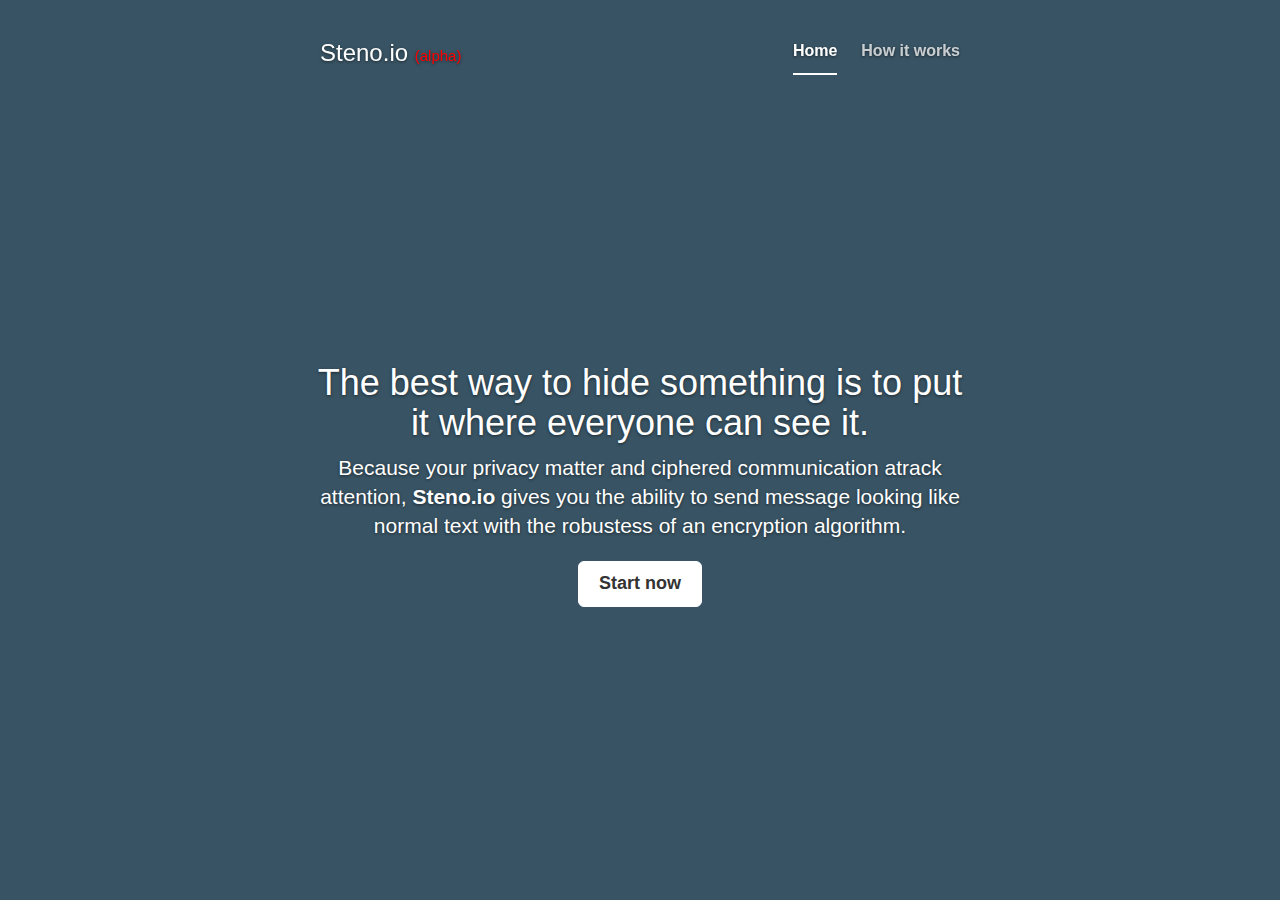
==== index.html @ a85340d0 "initial commit" ====
<!DOCTYPE html>
<html lang="en">
  <head>
    <meta charset="utf-8">
    <meta name="viewport" content="width=device-width, initial-scale=1.0">
    <meta name="description" content="Steno">
    <link rel="shortcut icon" href="../img/favicon.png">

    <title>Steno.io</title>

    <!-- Bootstrap core CSS -->
    <link href="./css/bootstrap.css" rel="stylesheet">

    <!-- Custom styles for this template -->
    <link href="./css/style.css" rel="stylesheet">

    <!-- HTML5 Shim and Respond.js IE8 support of HTML5 elements and media queries -->
    <!-- WARNING: Respond.js doesn't work if you view the page via file:// -->
    <!--[if lt IE 9]>
      <script src="https://oss.maxcdn.com/libs/html5shiv/3.7.0/html5shiv.js"></script>
      <script src="https://oss.maxcdn.com/libs/respond.js/1.4.2/respond.min.js"></script>
    <![endif]-->

  </head>

<body>

    <div class="site-wrapper">

      <div class="site-wrapper-inner">

        <div class="cover-container">

          <div class="masthead clearfix">
            <div class="inner">
              <h3 class="masthead-brand">Steno.io <a class="redBrand">(alpha)</a></h3>
              <ul class="nav masthead-nav">
                <li class="active"><a href="./index.html">Home</a></li>
                <li><a href="./how.html">How it works</a></li>
              </ul>
            </div>
          </div>

          <div id="toHide" class="inner cover">
            <h1 class="cover-heading">The best way to hide something is to put it where everyone can see it.</h1>
            <p class="lead"> Because your privacy matter and ciphered communication atrack attention, <strong>Steno.io</strong> gives you the ability to send message looking like normal text with the robustess of an encryption algorithm.</p>
            <p class="lead">
              <a onclick="showApp()" class="btn btn-lg btn-default">Start now</a>
            </p>
          </div>

            <div id="app" class="inner cover">
            <div class="textinput">
            <textarea rows="4" id="textAera" placeholder="Write down your message..."></textarea>
            </div>
            <div class="input-group">
              <input type="password" id="pwd" class="form-control" placeholder="Chose a password">
              <div id="error"></div>
            </div>
            <div class="boutongroup">
            <button type="button" onclick="decrypt()" class="btn btn-default">
                Decrypt</span>
              </button>
            <button type="button" onclick="encrypt()" class="btn btn-default">
                Encrypt</span>
              </button>
            </div>
            </div>

          <!--<div class="mastfoot">
            <div class="inner">
              <p>Created by </p>
            </div>
          </div>-->

        </div>

      </div>

    </div>


<script src="./js/jquery-2.1.1.min.js"></script>
<script src="./js/bootstrap.min.js"></script>
<script src="./js/sha512.js"></script>
<script src="./js/puzzle.js"></script>
<script src="./js/dico.js"></script>
<script src="./js/navigation.js"></script>
</body>
</html>
---- css/style.css ----
/*
 * Globals
 */

/* Links */
a,
a:focus,
a:hover {
  color: #fff;
}

/* Custom default button */
.btn-default,
.btn-default:hover,
.btn-default:focus {
  color: #333;
  text-shadow: none; /* Prevent inheritence from `body` */
  background-color: #fff;
  border: 1px solid #fff;
}

/*
 * APP
 */

#textAera {

    width: 100%;
    height: 200px;

}

#pwd {
    width: 100%;
    border-radius: 0px;
}

#error {
    color: red;
    margin-top: 50px;
}

.redBrand, .redBrand:hover {

    color: red;
    font-size: 15px;
    text-decoration: none; 
}

#app {

    display: none;
    text-align: center;
    margin-top: 10%;

}

#app .input-group {

    margin: auto;
    margin-bottom: 20px;
    width: 90%;
}

#app .textinput {

    margin: auto;
    margin-bottom: 20px;
    width: 90%;
    color: black;

}

#app .boutongroup button {

    margin: 20px;

}

/*
 * How
 */

@media (min-width: 768px) {
  .cover-container {
    padding-top: 70px;
   }

    .how {
        font-size: 17px;
    }

}

.how {
    float: right;
    width: 80%;
    text-align: justify; 
}

.coverHow {
    display: inline-block;
    margin-bottom: 20px;
}

.illustration {
    float: left;
    width: 20%;
    text-align: left;
}

.right .how {

    float: left;

}

.right .illustration {
    float: right;
    text-align: right;
}

/*
 * Base structure
 */

html,
body {
  height: 100%;
  background-color: #385363;
}
body {
  color: #fff;
  text-align: center;
  text-shadow: 0 1px 3px rgba(0,0,0,.5);
 /* box-shadow: inset 0 0 100px rgba(0,0,0,.5); */
}

/* Extra markup and styles for table-esque vertical and horizontal centering */
.site-wrapper {
  display: table;
  width: 100%;
  height: 100%; /* For at least Firefox */
  min-height: 100%;
}
.site-wrapper-inner {
  display: table-cell;
  vertical-align: top;
}
.cover-container {
  margin-right: auto;
  margin-left: auto;
}

/* Padding for spacing */
.inner {
  padding: 30px;
}


/*
 * Header
 */
.masthead-brand {
  margin-top: 10px;
  margin-bottom: 10px;
}

.masthead-nav > li {
  display: inline-block;
}
.masthead-nav > li + li {
  margin-left: 20px;
}
.masthead-nav > li > a {
  padding-right: 0;
  padding-left: 0;
  font-size: 16px;
  font-weight: bold;
  color: #fff; /* IE8 proofing */
  color: rgba(255,255,255,.75);
  border-bottom: 2px solid transparent;
}
.masthead-nav > li > a:hover,
.masthead-nav > li > a:focus {
  background-color: transparent;
  border-bottom-color: rgba(255,255,255,.25);
}
.masthead-nav > .active > a,
.masthead-nav > .active > a:hover,
.masthead-nav > .active > a:focus {
  color: #fff;
  border-bottom-color: #fff;
}

@media (min-width: 768px) {
  .masthead-brand {
    float: left;
  }
  .masthead-nav {
    float: right;
  }
}


/*
 * Cover
 */

.cover {
  padding: 0 20px;
}
.cover .btn-lg {
  padding: 10px 20px;
  font-weight: bold;
}


/*
 * Footer
 */

.mastfoot {
  color: #999; /* IE8 proofing */
  color: rgba(255,255,255,.5);
}


/*
 * Affix and center
 */

@media (min-width: 768px) {
  /* Pull out the header and footer */
  .masthead {
    position: fixed;
    top: 0;
  }
  .mastfoot {
    position: fixed;
    bottom: 0;
  }
  /* Start the vertical centering */
  .site-wrapper-inner {
    vertical-align: middle;
  }
  /* Handle the widths */
  .masthead,
  .mastfoot,
  .cover-container {
    width: 100%; /* Must be percentage or pixels for horizontal alignment */
  }
}

@media (min-width: 992px) {
  .masthead,
  .mastfoot,
  .cover-container {
    width: 700px;
  }
}
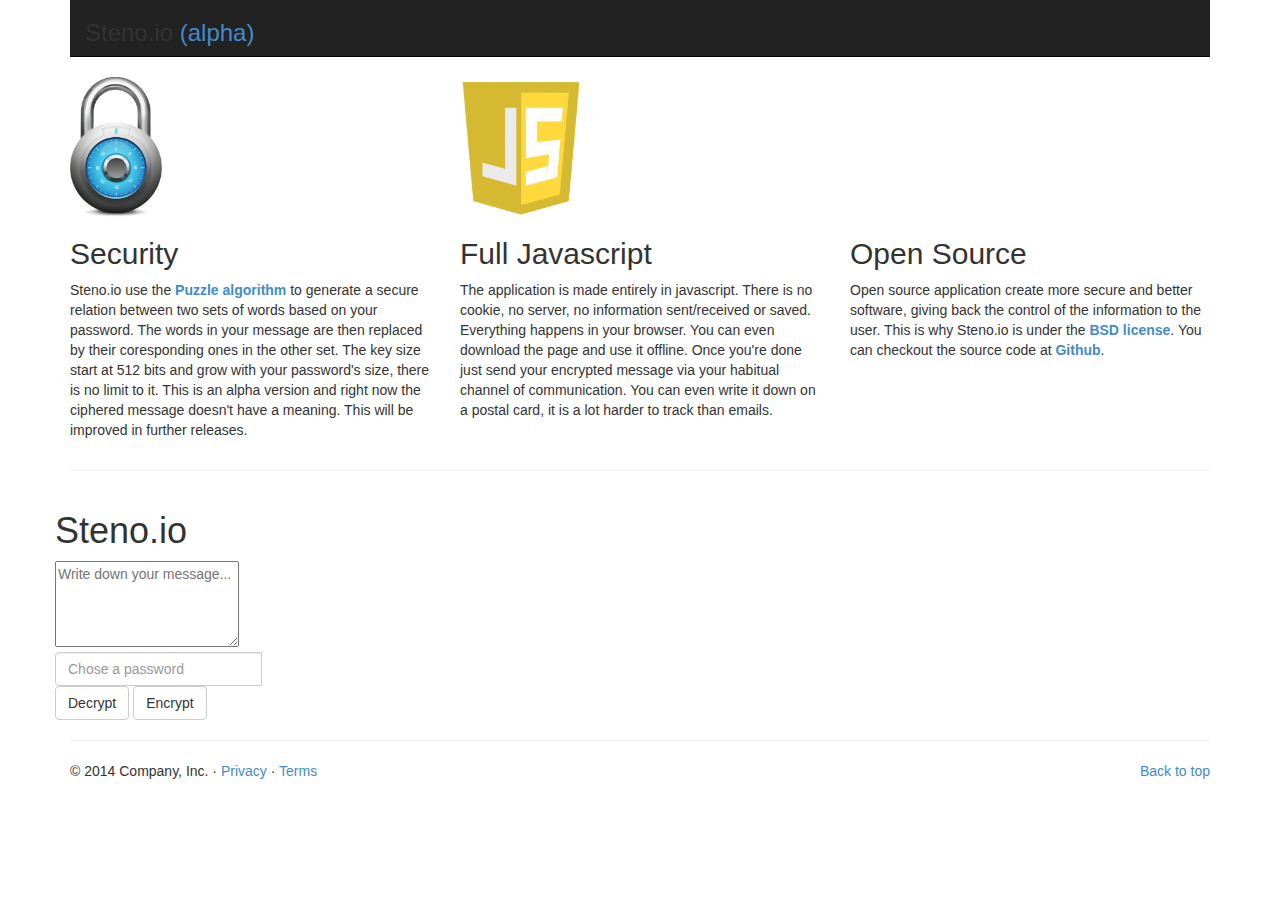
==== commit efcca5b5: "title" ====
--- a/index.html
+++ b/index.html
@@ -2,53 +2,126 @@
 <html lang="en">
   <head>
     <meta charset="utf-8">
-    <meta name="viewport" content="width=device-width, initial-scale=1.0">
-    <meta name="description" content="Steno">
-    <link rel="shortcut icon" href="../img/favicon.png">
+    <meta http-equiv="X-UA-Compatible" content="IE=edge">
+    <meta name="viewport" content="width=device-width, initial-scale=1">
+    <meta name="description" content="">
+    <meta name="author" content="">
+    <link rel="icon" href="../../favicon.ico">
 
-    <title>Steno.io</title>
+    <title>Steno.io - Steganography web application</title>
 
     <!-- Bootstrap core CSS -->
-    <link href="./css/bootstrap.css" rel="stylesheet">
+    <link href="./css/bootstrap.min.css" rel="stylesheet">
+
+    <!-- Just for debugging purposes. Don't actually copy these 2 lines! -->
+    <!--[if lt IE 9]><script src="./js/ie8-responsive-file-warning.js"></script><![endif]-->
+    <script src="./js/ie-emulation-modes-warning.js"></script>
+
+    <!-- IE10 viewport hack for Surface/desktop Windows 8 bug -->
+    <script src="./js/ie10-viewport-bug-workaround.js"></script>
+
+    <!-- HTML5 shim and Respond.js IE8 support of HTML5 elements and media queries -->
+    <!--[if lt IE 9]>
+      <script src="https://oss.maxcdn.com/html5shiv/3.7.2/html5shiv.min.js"></script>
+      <script src="https://oss.maxcdn.com/respond/1.4.2/respond.min.js"></script>
+    <![endif]-->
 
     <!-- Custom styles for this template -->
-    <link href="./css/style.css" rel="stylesheet">
+    <link href="./css/carousel.css" rel="stylesheet">
+  </head>
+<!-- NAVBAR
+================================================== -->
+  <body>
+    <div class="navbar-wrapper">
+      <div class="container">
 
-    <!-- HTML5 Shim and Respond.js IE8 support of HTML5 elements and media queries -->
-    <!-- WARNING: Respond.js doesn't work if you view the page via file:// -->
-    <!--[if lt IE 9]>
-      <script src="https://oss.maxcdn.com/libs/html5shiv/3.7.0/html5shiv.js"></script>
-      <script src="https://oss.maxcdn.com/libs/respond.js/1.4.2/respond.min.js"></script>
-    <![endif]-->
-
-  </head>
-
-<body>
-
-    <div class="site-wrapper">
-
-      <div class="site-wrapper-inner">
-
-        <div class="cover-container">
-
-          <div class="masthead clearfix">
-            <div class="inner">
-              <h3 class="masthead-brand">Steno.io <a class="redBrand">(alpha)</a></h3>
-              <ul class="nav masthead-nav">
-                <li class="active"><a href="./index.html">Home</a></li>
-                <li><a href="./how.html">How it works</a></li>
+        <div class="navbar navbar-inverse navbar-static-top" role="navigation">
+          <div class="container">
+            <div class="navbar-header">
+             <!-- <button type="button" class="navbar-toggle" data-toggle="collapse" data-target=".navbar-collapse">
+                <span class="sr-only">Toggle navigation</span>
+                <span class="icon-bar"></span>
+                <span class="icon-bar"></span>
+                <span class="icon-bar"></span>
+              </button>-->
+              <h3 class="brand">Steno.io <a class="redBrand">(alpha)</a></h3>
+            </div>
+            <div class="navbar-collapse collapse">
+              <ul class="nav navbar-nav">
+                <!--
+                <li class="active"><a href="#">Home</a></li>
+                <li><a href="#about">About</a></li>
+                <li><a href="#contact">Contact</a></li>
+                <li class="dropdown">
+                  <a href="#" class="dropdown-toggle" data-toggle="dropdown">Dropdown <span class="caret"></span></a>
+                  <ul class="dropdown-menu" role="menu">
+                    <li><a href="#">Action</a></li>
+                    <li><a href="#">Another action</a></li>
+                    <li><a href="#">Something else here</a></li>
+                    <li class="divider"></li>
+                    <li class="dropdown-header">Nav header</li>
+                    <li><a href="#">Separated link</a></li>
+                    <li><a href="#">One more separated link</a></li>
+                    -->
+                  </ul>
+                </li>
               </ul>
             </div>
           </div>
+        </div>
 
-          <div id="toHide" class="inner cover">
-            <h1 class="cover-heading">The best way to hide something is to put it where everyone can see it.</h1>
-            <p class="lead"> Because your privacy matter and ciphered communication atrack attention, <strong>Steno.io</strong> gives you the ability to send message looking like normal text with the robustess of an encryption algorithm.</p>
-            <p class="lead">
-              <a onclick="showApp()" class="btn btn-lg btn-default">Start now</a>
-            </p>
+      </div>
+    </div>
+
+
+    <!-- Carousel
+    ================================================== -->
+    <div id="myCarousel" class="carousel slide" data-ride="carousel">
+      <!-- Indicators -->
+      <div class="carousel-inner">
+        <div class="item active">
+          <div class="container">
+            <div class="carousel-caption">
+            <h1>The best way to hide something is to put it where everyone can see it.</h1>
+            <p>Electronic encrypted communication attract attention. Because your privacy matter, <strong>Steno.io</strong> gives you the ability to send messages looking like normal text with the robustness of an encryption algorithm.</p>
+              <p><a href="#steno" class="btn btn-lg btn-default">Start now</a></p>
+            </div>
           </div>
+        </div>
+      </div>
+    </div><!-- /.carousel -->
 
+
+
+    <!-- Marketing messaging and featurettes
+    ================================================== -->
+    <!-- Wrap the rest of the page in another container to center all the content. -->
+
+    <div class="container marketing">
+
+      <!-- Three columns of text below the carousel -->
+      <div class="row">
+        <div class="col-lg-4">
+          <img src="./img/padlock.png" alt="Generic placeholder image" style="height: 140px;">
+          <h2>Security</h2>
+            <p class="info">Steno.io use the <strong><a href="http://eprint.iacr.org/2013/551">Puzzle algorithm</a></strong> to generate a secure relation between two sets of words based on your password. The words in your message are then replaced by their coresponding ones in the other set. The key size start at 512 bits and grow with your password's size, there is no limit to it. This is an alpha version and right now the ciphered message doesn't have a meaning. This will be improved in further releases.</p>
+        </div><!-- /.col-lg-4 -->
+        <div class="col-lg-4">
+          <img src="./img/js.png" alt="Generic placeholder image" style="height: 140px;">
+          <h2>Full Javascript</h2>
+            <p class="info">The application is made entirely in javascript. There is no cookie, no server, no information sent/received or saved. Everything happens in your browser. You can even download the page and use it offline. Once you're done just send your encrypted message via your habitual channel of communication. You can even write it down on a postal card, it is a lot harder to track than emails.</p>
+        </div><!-- /.col-lg-4 -->
+        <div class="col-lg-4">
+          <img src="./img/github.png" alt="Generic placeholder image" style="height: 140px;">
+          <h2>Open Source</h2>
+            <p class="info">Open source application create more secure and better software, giving back the control of the information to the user. This is why Steno.io is under the <strong><a href="http://choosealicense.com/licenses/bsd-3-clause/">BSD license</a></strong>. You can checkout the source code at <strong><a href="https://github.com/alvarezgregory/steno">Github</a></strong>.</p>
+        </div><!-- /.col-lg-4 -->
+      </div><!-- /.row -->
+
+      <hr class="featurette-divider">
+
+      <div class="row featurette" id="steno">
+            <h1>Steno.io</h1>
             <div id="app" class="inner cover">
             <div class="textinput">
             <textarea rows="4" id="textAera" placeholder="Write down your message..."></textarea>
@@ -66,25 +139,26 @@
               </button>
             </div>
             </div>
-
-          <!--<div class="mastfoot">
-            <div class="inner">
-              <p>Created by </p>
-            </div>
-          </div>-->
-
-        </div>
-
       </div>
 
-    </div>
+      <hr class="featurette-divider">
+
+      <!-- FOOTER -->
+      <footer>
+        <p class="pull-right"><a href="#">Back to top</a></p>
+        <p>&copy; 2014 Company, Inc. &middot; <a href="#">Privacy</a> &middot; <a href="#">Terms</a></p>
+      </footer>
+
+    </div><!-- /.container -->
 
 
-<script src="./js/jquery-2.1.1.min.js"></script>
-<script src="./js/bootstrap.min.js"></script>
-<script src="./js/sha512.js"></script>
-<script src="./js/puzzle.js"></script>
-<script src="./js/dico.js"></script>
-<script src="./js/navigation.js"></script>
-</body>
+    <!-- Bootstrap core JavaScript
+    ================================================== -->
+    <!-- Placed at the end of the document so the pages load faster -->
+    <script src="./js/jquery-2.1.1.min.js"></script>
+    <script src="./js/bootstrap.min.js"></script>
+    <script src="./js/sha512.js"></script>
+    <script src="./js/puzzle.js"></script>
+    <script src="./js/dico.js"></script>
+  </body>
 </html>
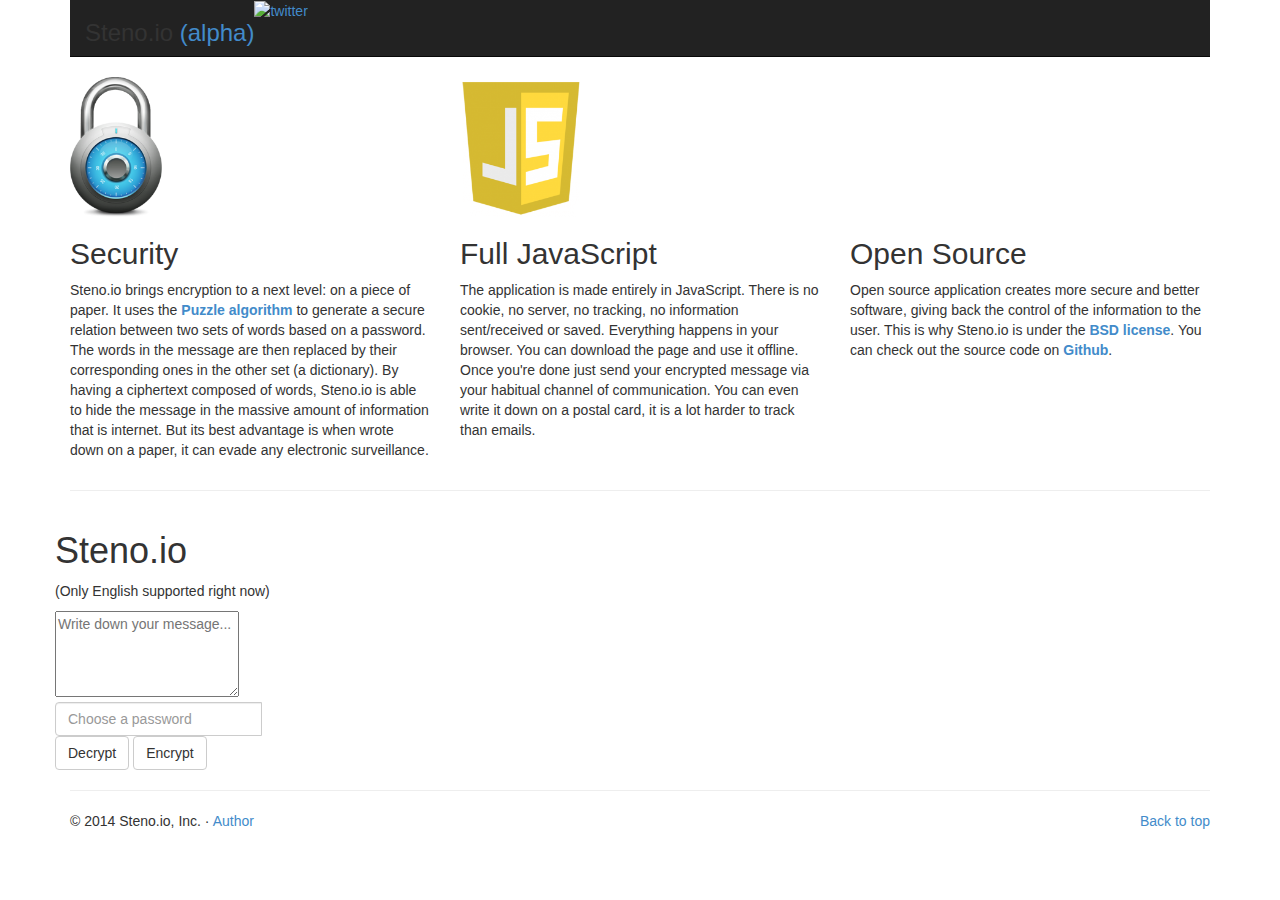
==== commit d77870f6: "footer" ====
--- a/index.html
+++ b/index.html
@@ -4,9 +4,9 @@
     <meta charset="utf-8">
     <meta http-equiv="X-UA-Compatible" content="IE=edge">
     <meta name="viewport" content="width=device-width, initial-scale=1">
-    <meta name="description" content="">
-    <meta name="author" content="">
-    <link rel="icon" href="../../favicon.ico">
+    <meta name="description" content="Electronic encrypted communication attracts attention. Because our privacy matter, Steno.io gives us the ability to send messages looking like normal text with the robustness of an encryption algorithm.">
+    <meta name="author" content="Gregory Alvarez">
+    <link rel="icon" href="./img/favicon.png">
 
     <title>Steno.io - Steganography web application</title>
 
@@ -44,25 +44,12 @@
                 <span class="icon-bar"></span>
                 <span class="icon-bar"></span>
               </button>-->
-              <h3 class="brand">Steno.io <a class="redBrand">(alpha)</a></h3>
+              <h3 class="brand">Steno.io <a class="redBrand">(alpha)</a> <div class="twitter visible-xs"><a href="http://twitter.com/stenoio"><img src="./img/twitter.png" alt="twitter" /></a></div></h3>
+            
             </div>
+            <div class="twitter hidden-xs"><a href="http://twitter.com/stenoio"><img src="./img/twitter.png" alt="twitter" /></a></div>
             <div class="navbar-collapse collapse">
               <ul class="nav navbar-nav">
-                <!--
-                <li class="active"><a href="#">Home</a></li>
-                <li><a href="#about">About</a></li>
-                <li><a href="#contact">Contact</a></li>
-                <li class="dropdown">
-                  <a href="#" class="dropdown-toggle" data-toggle="dropdown">Dropdown <span class="caret"></span></a>
-                  <ul class="dropdown-menu" role="menu">
-                    <li><a href="#">Action</a></li>
-                    <li><a href="#">Another action</a></li>
-                    <li><a href="#">Something else here</a></li>
-                    <li class="divider"></li>
-                    <li class="dropdown-header">Nav header</li>
-                    <li><a href="#">Separated link</a></li>
-                    <li><a href="#">One more separated link</a></li>
-                    -->
                   </ul>
                 </li>
               </ul>
@@ -82,8 +69,8 @@
         <div class="item active">
           <div class="container">
             <div class="carousel-caption">
-            <h1>The best way to hide something is to put it where everyone can see it.</h1>
-            <p>Electronic encrypted communication attract attention. Because your privacy matter, <strong>Steno.io</strong> gives you the ability to send messages looking like normal text with the robustness of an encryption algorithm.</p>
+            <h1>“Sometimes it's best to hide in plain sight.”</h1>
+            <p>Electronic encrypted communication attracts attention. Because our privacy matter, <strong>Steno.io</strong> gives us the ability to send messages looking like normal text with the robustness of an encryption algorithm.</p>
               <p><a href="#steno" class="btn btn-lg btn-default">Start now</a></p>
             </div>
           </div>
@@ -104,17 +91,17 @@
         <div class="col-lg-4">
           <img src="./img/padlock.png" alt="Generic placeholder image" style="height: 140px;">
           <h2>Security</h2>
-            <p class="info">Steno.io use the <strong><a href="http://eprint.iacr.org/2013/551">Puzzle algorithm</a></strong> to generate a secure relation between two sets of words based on your password. The words in your message are then replaced by their coresponding ones in the other set. The key size start at 512 bits and grow with your password's size, there is no limit to it. This is an alpha version and right now the ciphered message doesn't have a meaning. This will be improved in further releases.</p>
+            <p class="info">Steno.io brings encryption to a next level: on a piece of paper. It uses the <strong><a href="http://eprint.iacr.org/2013/551">Puzzle algorithm</a></strong> to generate a secure relation between two sets of words based on a password. The words in the message are then replaced by their corresponding ones in the other set (a dictionary). By having a ciphertext composed of words, Steno.io is able to hide the message in the massive amount of information that is internet. But its best advantage is when wrote down on a paper, it can evade any electronic surveillance.</p>
         </div><!-- /.col-lg-4 -->
         <div class="col-lg-4">
           <img src="./img/js.png" alt="Generic placeholder image" style="height: 140px;">
-          <h2>Full Javascript</h2>
-            <p class="info">The application is made entirely in javascript. There is no cookie, no server, no information sent/received or saved. Everything happens in your browser. You can even download the page and use it offline. Once you're done just send your encrypted message via your habitual channel of communication. You can even write it down on a postal card, it is a lot harder to track than emails.</p>
+          <h2>Full JavaScript</h2>
+            <p class="info">The application is made entirely in JavaScript. There is no cookie, no server, no tracking, no information sent/received or saved. Everything happens in your browser. You can download the page and use it offline. Once you're done just send your encrypted message via your habitual channel of communication. You can even write it down on a postal card, it is a lot harder to track than emails. </p>
         </div><!-- /.col-lg-4 -->
         <div class="col-lg-4">
           <img src="./img/github.png" alt="Generic placeholder image" style="height: 140px;">
           <h2>Open Source</h2>
-            <p class="info">Open source application create more secure and better software, giving back the control of the information to the user. This is why Steno.io is under the <strong><a href="http://choosealicense.com/licenses/bsd-3-clause/">BSD license</a></strong>. You can checkout the source code at <strong><a href="https://github.com/alvarezgregory/steno">Github</a></strong>.</p>
+            <p class="info">Open source application creates more secure and better software, giving back the control of the information to the user. This is why Steno.io is under the <strong><a href="http://choosealicense.com/licenses/bsd-3-clause/">BSD license</a></strong>. You can check out the source code on <strong><a href="https://github.com/alvarezgregory/steno">Github</a></strong>.</p>
         </div><!-- /.col-lg-4 -->
       </div><!-- /.row -->
 
@@ -122,12 +109,13 @@
 
       <div class="row featurette" id="steno">
             <h1>Steno.io</h1>
+            <p>(Only English supported right now)</p>
             <div id="app" class="inner cover">
             <div class="textinput">
             <textarea rows="4" id="textAera" placeholder="Write down your message..."></textarea>
             </div>
             <div class="input-group">
-              <input type="password" id="pwd" class="form-control" placeholder="Chose a password">
+              <input type="password" id="pwd" class="form-control" placeholder="Choose a password">
               <div id="error"></div>
             </div>
             <div class="boutongroup">
@@ -146,7 +134,7 @@
       <!-- FOOTER -->
       <footer>
         <p class="pull-right"><a href="#">Back to top</a></p>
-        <p>&copy; 2014 Company, Inc. &middot; <a href="#">Privacy</a> &middot; <a href="#">Terms</a></p>
+        <p>&copy; 2014 Steno.io, Inc. &middot; <a href="http://gregoryalvarez.com">Author</a></p>
       </footer>
 
     </div><!-- /.container -->
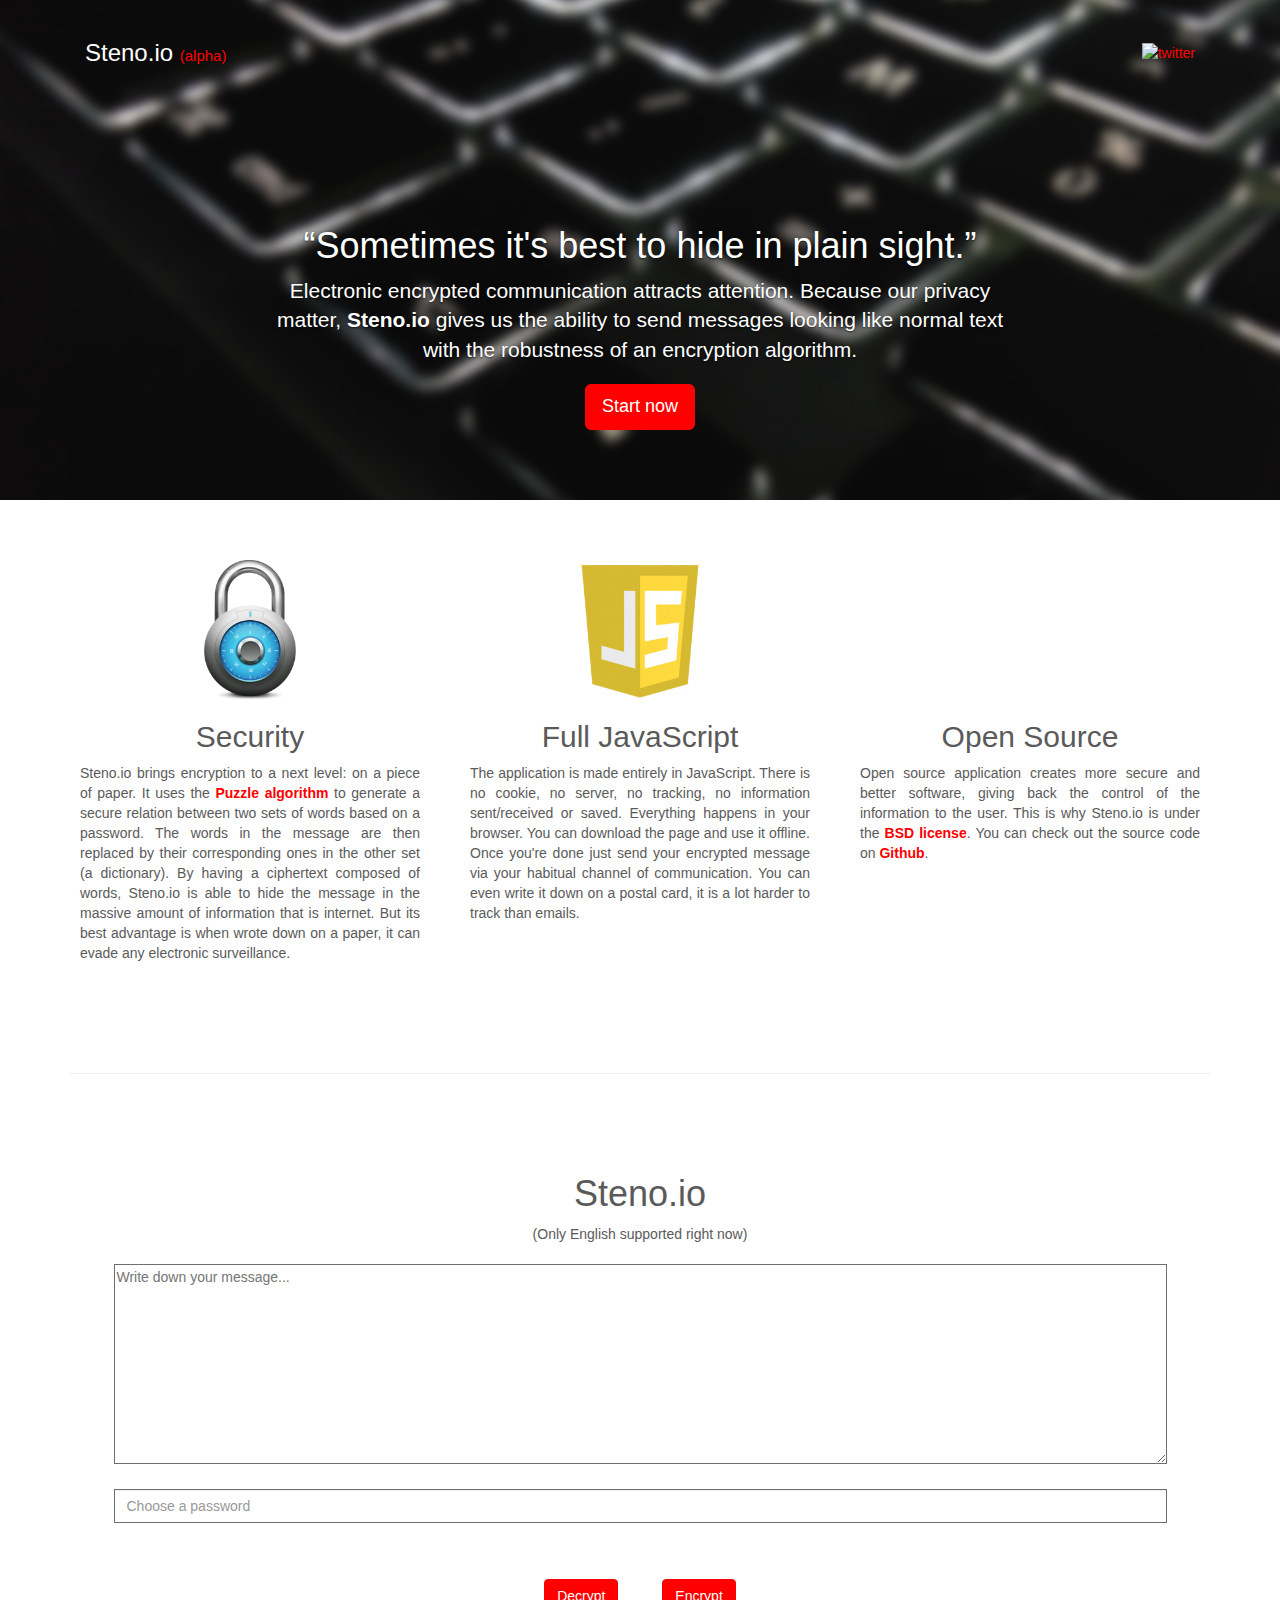
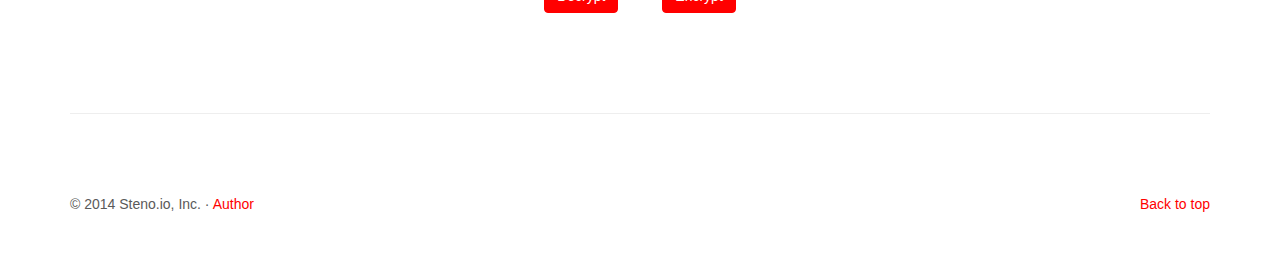
==== commit 95b4f24a: "proceed with word not in dico" ====
--- a/index.html
+++ b/index.html
@@ -126,6 +126,14 @@
                 Encrypt</span>
               </button>
             </div>
+            <div class="boutongroupsure">
+            <button type="button" onclick="decryptSure()" class="btn btn-default">
+                No</span>
+              </button>
+            <button type="button" onclick="encryptSure()" class="btn btn-default">
+                Yes</span>
+              </button>
+            </div>
             </div>
       </div>
 
--- a/css/carousel.css
+++ b/css/carousel.css
@@ -0,0 +1,276 @@
+/* GLOBAL STYLES
+-------------------------------------------------- */
+/* Padding below the footer and lighter body text */
+
+body {
+  padding-bottom: 40px;
+  color: #5a5a5a;
+    background-image:url(../img/white.png);
+}
+
+
+
+/* CUSTOMIZE THE NAVBAR
+-------------------------------------------------- */
+
+/* Special class on .container surrounding .navbar, used for positioning it into place. */
+.navbar-wrapper {
+  position: absolute;
+  top: 0;
+  right: 0;
+  left: 0;
+  z-index: 20;
+}
+
+/* Flip around the padding for proper display in narrow viewports */
+.navbar-wrapper > .container {
+  padding-right: 0;
+  padding-left: 0;
+}
+.navbar-wrapper .navbar {
+  padding-right: 15px;
+  padding-left: 15px;
+}
+.navbar-wrapper .navbar .container {
+  width: auto;
+}
+
+
+/* CUSTOMIZE THE CAROUSEL
+-------------------------------------------------- */
+
+/* Carousel base class */
+.carousel {
+  height: 500px;
+  margin-bottom: 60px;
+}
+/* Since positioning the image, we need to help out the caption */
+.carousel-caption {
+  z-index: 10;
+}
+
+/* Declare heights because of positioning of img element */
+.carousel .item {
+  height: 500px;
+  background-color: #777;
+}
+.carousel-inner > .item  {
+    background:url('../img/background.jpg') no-repeat center center;
+
+    /* Ensure the html element always takes up the full height of the browser window */
+    min-height:100%;
+
+    /* The Magic */
+    background-size:cover;
+}
+
+
+
+/* MARKETING CONTENT
+-------------------------------------------------- */
+
+/* Center align the text within the three columns below the carousel */
+.marketing .col-lg-4 {
+  margin-bottom: 20px;
+  text-align: center;
+}
+.marketing h2 {
+  font-weight: normal;
+}
+.marketing .col-lg-4 p {
+  margin-right: 10px;
+  margin-left: 10px;
+}
+
+
+/* Featurettes
+------------------------- */
+
+.featurette-divider {
+  margin: 80px 0; /* Space out the Bootstrap <hr> more */
+}
+
+/* Thin out the marketing headings */
+.featurette-heading {
+  font-weight: 300;
+  line-height: 1;
+  letter-spacing: -1px;
+}
+
+
+
+/* RESPONSIVE CSS
+-------------------------------------------------- */
+
+@media (min-width: 768px) {
+
+  /* Navbar positioning foo */
+  .navbar-wrapper {
+    margin-top: 20px;
+  }
+  .navbar-wrapper .container {
+    padding-right: 15px;
+    padding-left: 15px;
+  }
+  .navbar-wrapper .navbar {
+    padding-right: 0;
+    padding-left: 0;
+  }
+
+  /* The navbar becomes detached from the top, so we round the corners */
+  .navbar-wrapper .navbar {
+    border-radius: 4px;
+  }
+
+  /* Bump up size of carousel content */
+  .carousel-caption p {
+    margin-bottom: 20px;
+    font-size: 21px;
+    line-height: 1.4;
+  }
+
+  .featurette-heading {
+    font-size: 50px;
+  }
+}
+
+@media (min-width: 992px) {
+  .featurette-heading {
+    margin-top: 120px;
+  }
+}
+
+/* CUSTOM CSS STENO.IO
+-------------------------------------------------- */
+
+.navbar-inverse {
+    background-color: initial;
+    border-color: initial;
+    border-style: none;
+}
+
+.brand {
+    color: white;
+}
+
+.brand a {
+    font-size: 15px;
+    text-decoration: none;
+    color: red;
+}
+
+.info {
+    text-align: justify; 
+}
+
+a, a:hover, a:visited, a:active {
+    color: red;
+}
+
+.carousel-caption a {
+    color: white;
+}
+
+.btn {
+    color: #fff;
+    background-color: red;
+    border-color: red;
+}
+
+.featurette {
+    text-align: center;
+} 
+
+#textAera {
+
+    width: 100%;
+    height: 200px;
+
+}
+
+#pwd {
+    width: 100%;
+    border-radius: 0px;
+}
+
+#error {
+    color: red;
+    margin-top: 50px;
+}
+
+#app {
+
+    text-align: center;
+    margin-top: 20px;
+
+}
+
+#app .input-group {
+
+    margin: auto;
+    margin-bottom: 20px;
+    width: 90%;
+}
+
+#app .textinput {
+
+    margin: auto;
+    margin-bottom: 20px;
+    width: 90%;
+    color: black;
+
+}
+
+#app .boutongroup button {
+
+    margin: 20px;
+
+}
+
+#app .boutongroupsure button {
+
+    margin: 20px;
+}
+
+#app .boutongroupsure {
+
+    display: none;
+}
+
+#pwd {
+    border-color: #706E6E;
+}
+
+#textAera {
+    border-color: #706E6E;
+}
+
+#textAera:focus, #pwd:focus, textarea:focus, input[type="text"]:focus, input[type="password"]:focus, input[type="datetime"]:focus, input[type="datetime-local"]:focus, input[type="date"]:focus, input[type="month"]:focus, input[type="time"]:focus, input[type="week"]:focus, input[type="number"]:focus, input[type="email"]:focus, input[type="url"]:focus, input[type="search"]:focus, input[type="tel"]:focus, input[type="color"]:focus, .uneditable-input:focus {   
+border-color: rgba(231, 38, 37, 0.8);
+box-shadow: 0 1px 1px rgba(0, 0, 0, 0.075) inset, 0 0 8px rgba(231, 38, 37, 0.6);
+outline: 0 none;}
+
+.featurette-heading {
+    margin-top:0px;
+    margin-bottom: 20px;
+}
+
+.featurette-heading, .lead {
+    text-align: left;
+}
+
+.author {
+    font-size:12px;
+}
+
+.twitter {
+    float: right;
+}
+
+@media (min-width: 768px) {
+
+    .twitter {
+       margin-top: 22px;
+    }
+
+}
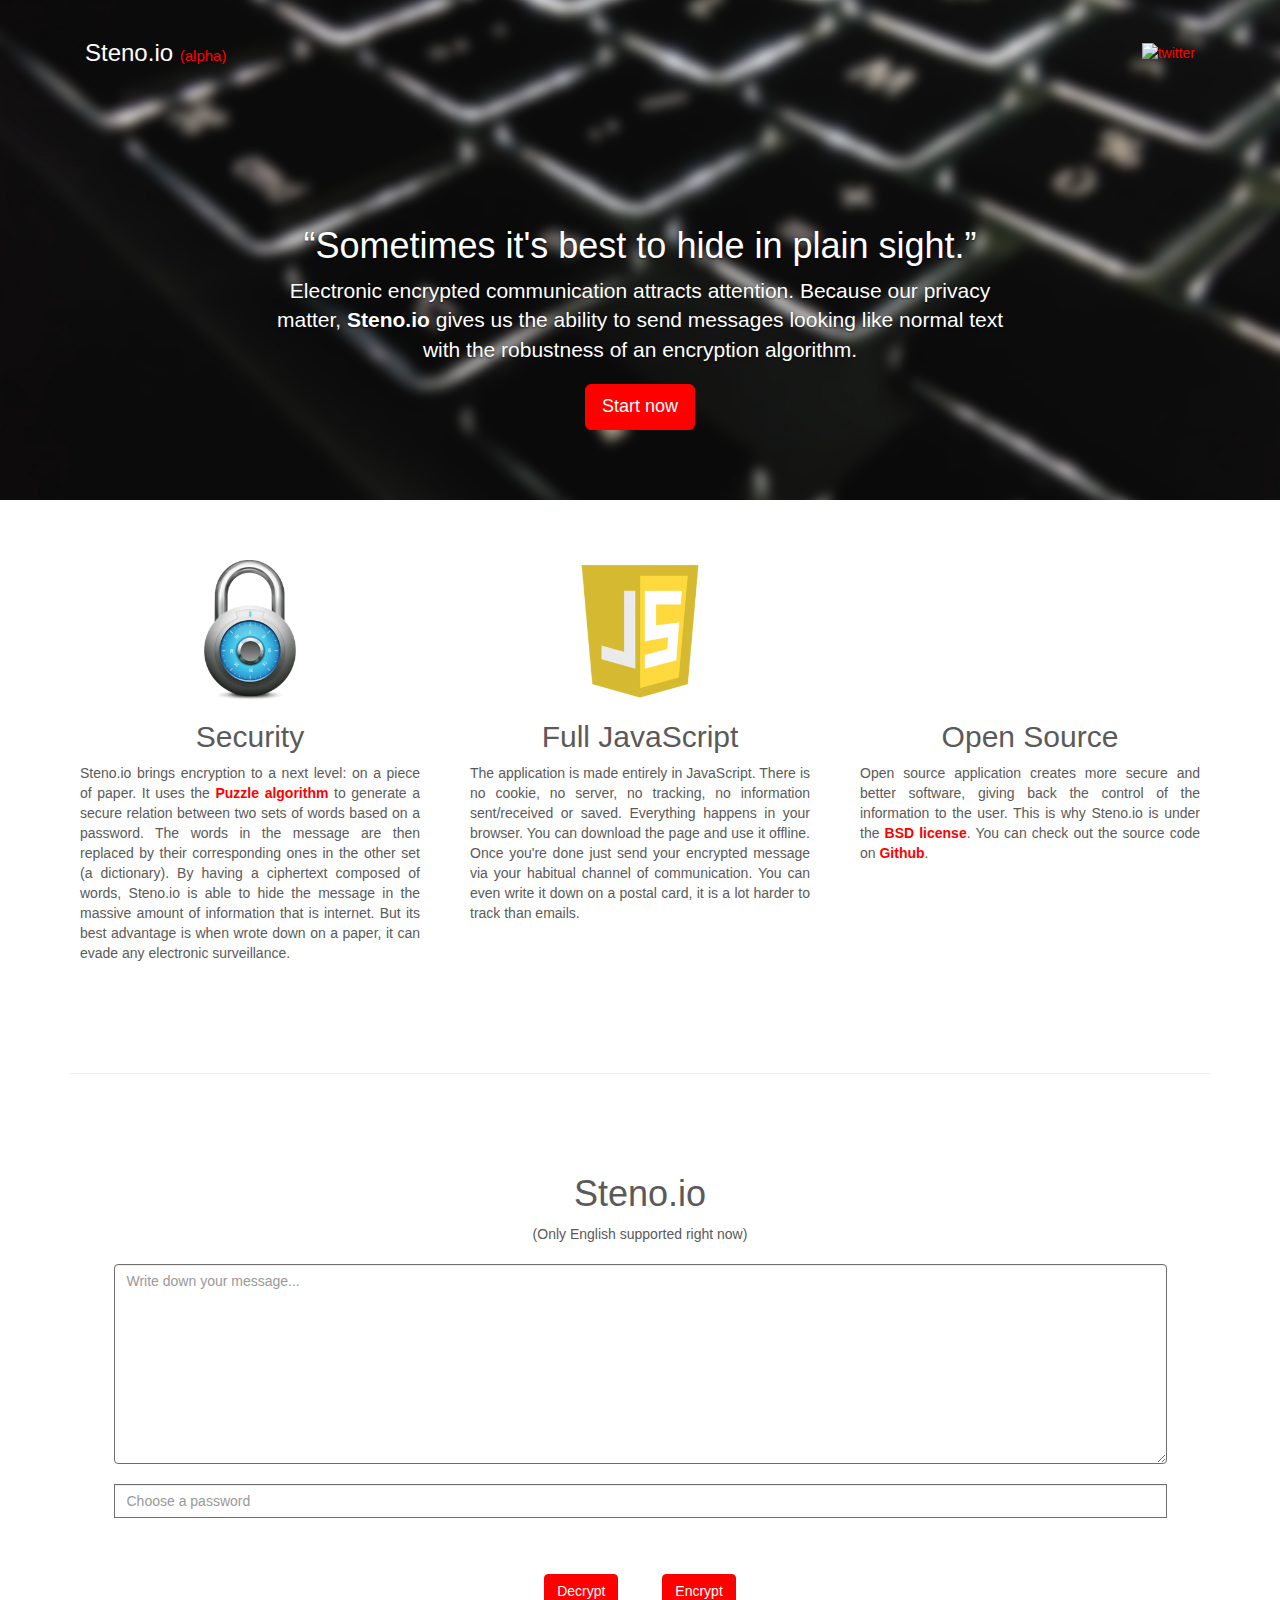
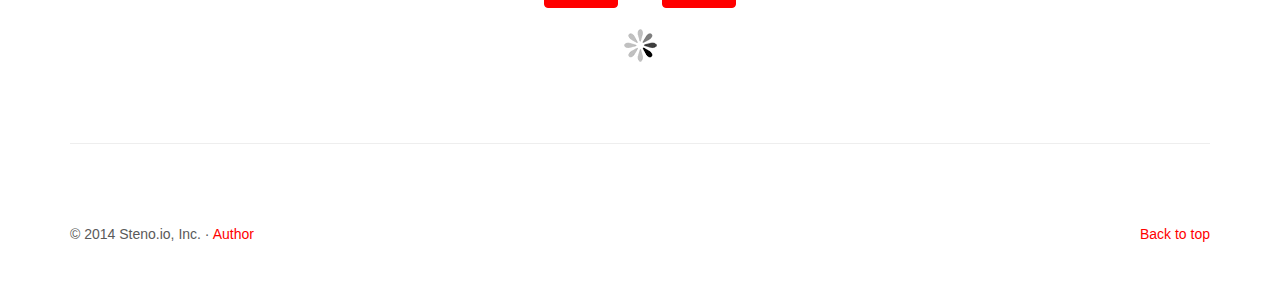
==== commit e5d3bf52: "Dico hack for offline use of steno.io" ====
--- a/index.html
+++ b/index.html
@@ -111,29 +111,32 @@
             <h1>Steno.io</h1>
             <p>(Only English supported right now)</p>
             <div id="app" class="inner cover">
-            <div class="textinput">
-            <textarea rows="4" id="textAera" placeholder="Write down your message..."></textarea>
-            </div>
-            <div class="input-group">
-              <input type="password" id="pwd" class="form-control" placeholder="Choose a password">
-              <div id="error"></div>
-            </div>
-            <div class="boutongroup">
-            <button type="button" onclick="decrypt()" class="btn btn-default">
-                Decrypt</span>
-              </button>
-            <button type="button" onclick="encrypt()" class="btn btn-default">
-                Encrypt</span>
-              </button>
-            </div>
-            <div class="boutongroupsure">
-            <button type="button" onclick="decryptSure()" class="btn btn-default">
-                No</span>
-              </button>
-            <button type="button" onclick="encryptSure()" class="btn btn-default">
-                Yes</span>
-              </button>
-            </div>
+                <div class="textinput">
+                <textarea rows="4" id="textAera" class="form-control" placeholder="Write down your message..."></textarea>
+                </div>
+                <div class="input-group">
+                  <input type="password" id="pwd" class="form-control" placeholder="Choose a password">
+                  <div id="error"></div>
+                </div>
+                <div class="boutongroup">
+                <button type="button" onclick="decrypt(); this.blur();" class="btn btn-default">
+                    Decrypt</span>
+                  </button>
+                <button type="button" onclick="encrypt(); this.blur();" class="btn btn-default">
+                    Encrypt</span>
+                  </button>
+                </div>
+                <div class="boutongroupsure">
+                <button type="button" onclick="decryptSure(); this.blur();" class="btn btn-default">
+                    No</span>
+                  </button>
+                <button type="button" onclick="encryptSure(); this.blur();" class="btn btn-default">
+                    Yes</span>
+                  </button>
+                </div>
+                <div id="loading">
+                    <img src="./img/loading.gif" alt="loading" />
+                </div>
             </div>
       </div>
 
@@ -151,6 +154,14 @@
     <!-- Bootstrap core JavaScript
     ================================================== -->
     <!-- Placed at the end of the document so the pages load faster -->
+
+    <script src="./dico/english/adjectives.js"></script>
+    <script src="./dico/english/adverbs.js"></script>
+    <script src="./dico/english/nouns.js"></script>
+    <script src="./dico/english/verbs.js"></script>
+    <script src="./dico/english/pronouns.js"></script>
+    <script src="./dico/english/prepo.js"></script>
+
     <script src="./js/jquery-2.1.1.min.js"></script>
     <script src="./js/bootstrap.min.js"></script>
     <script src="./js/sha512.js"></script>
